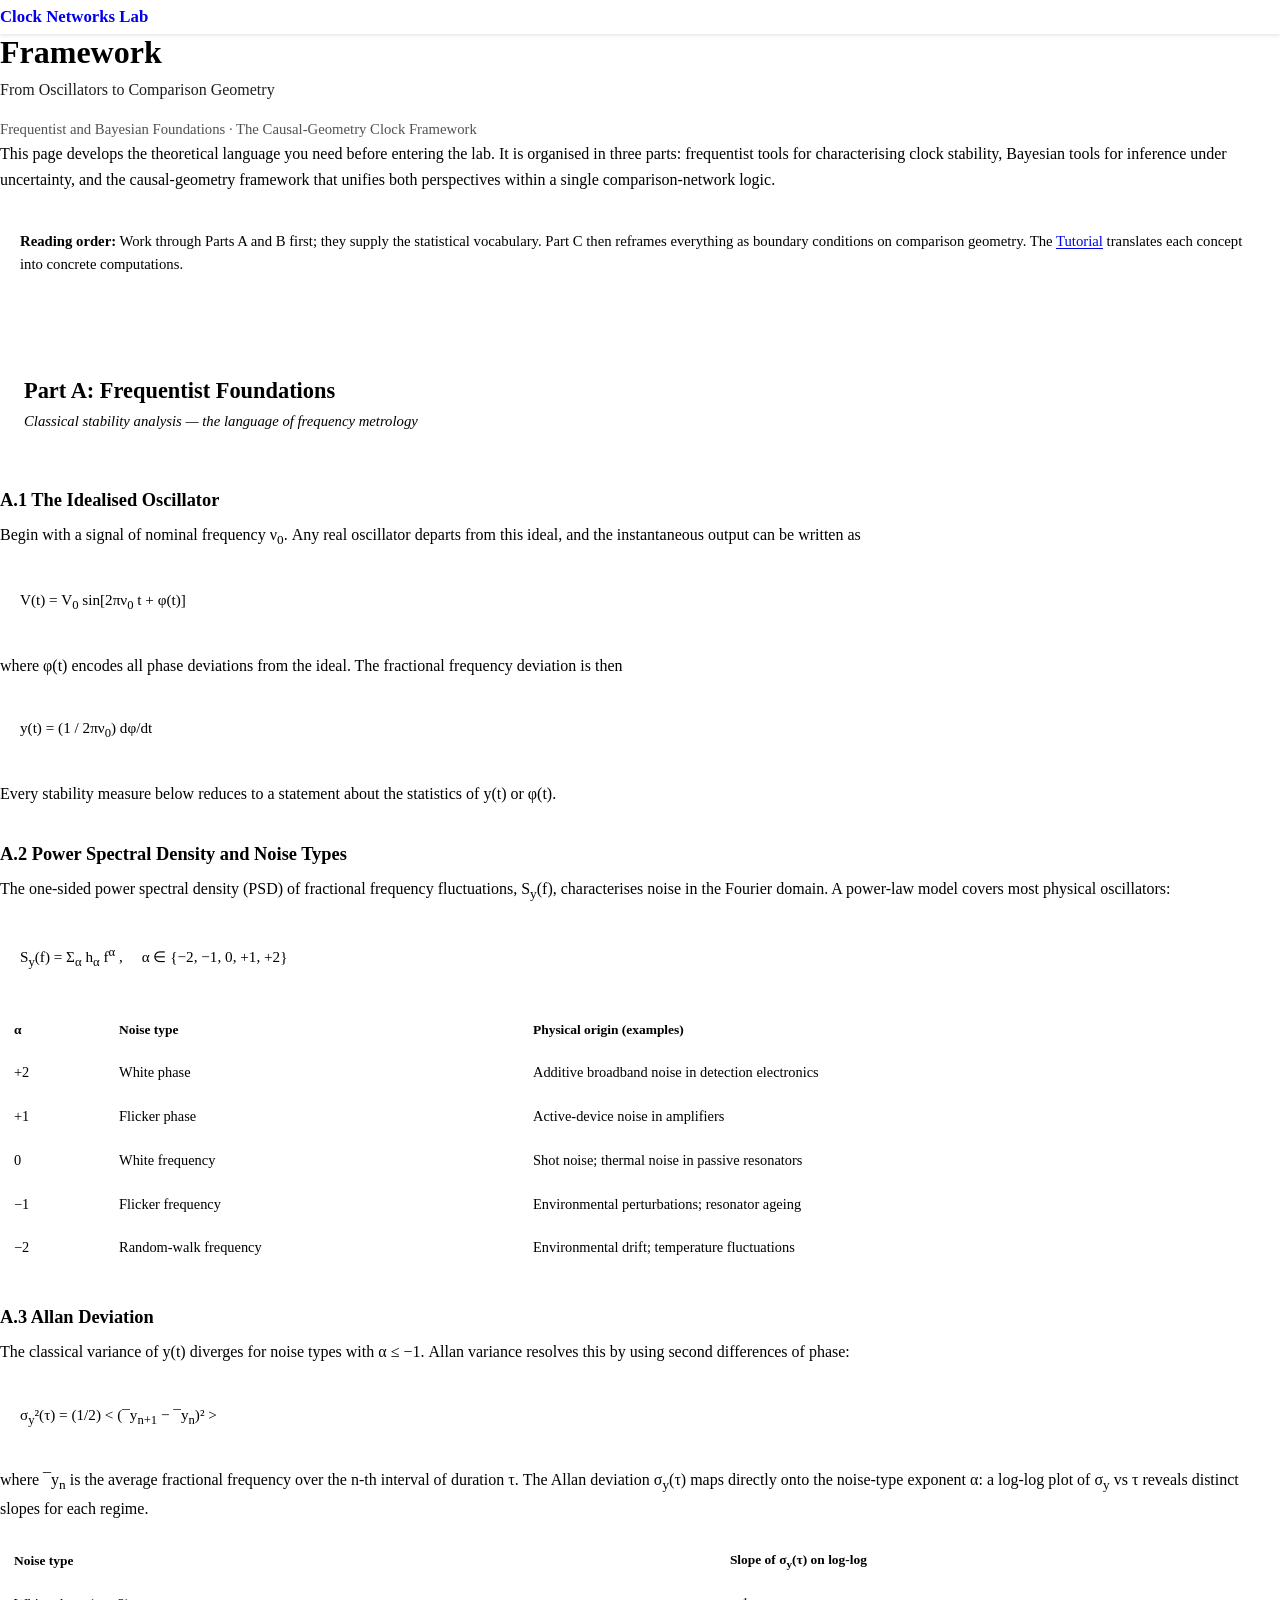
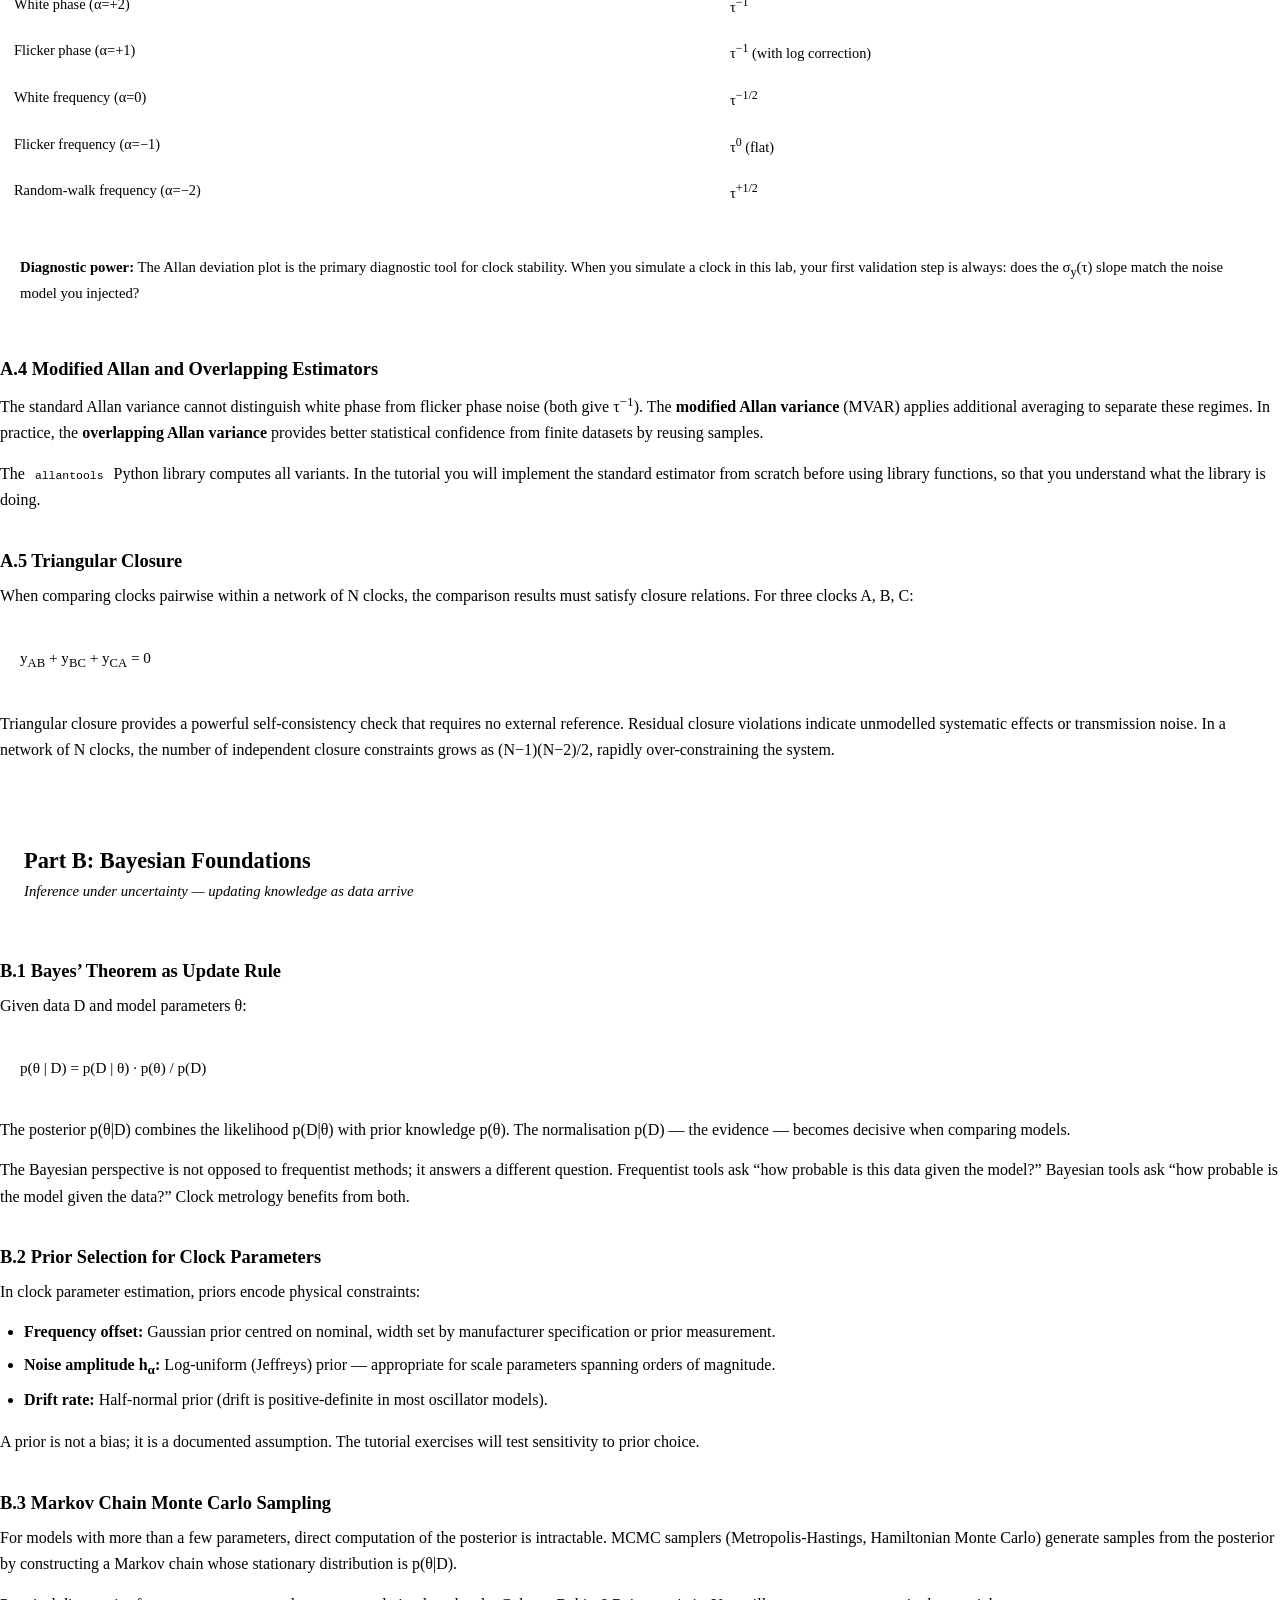
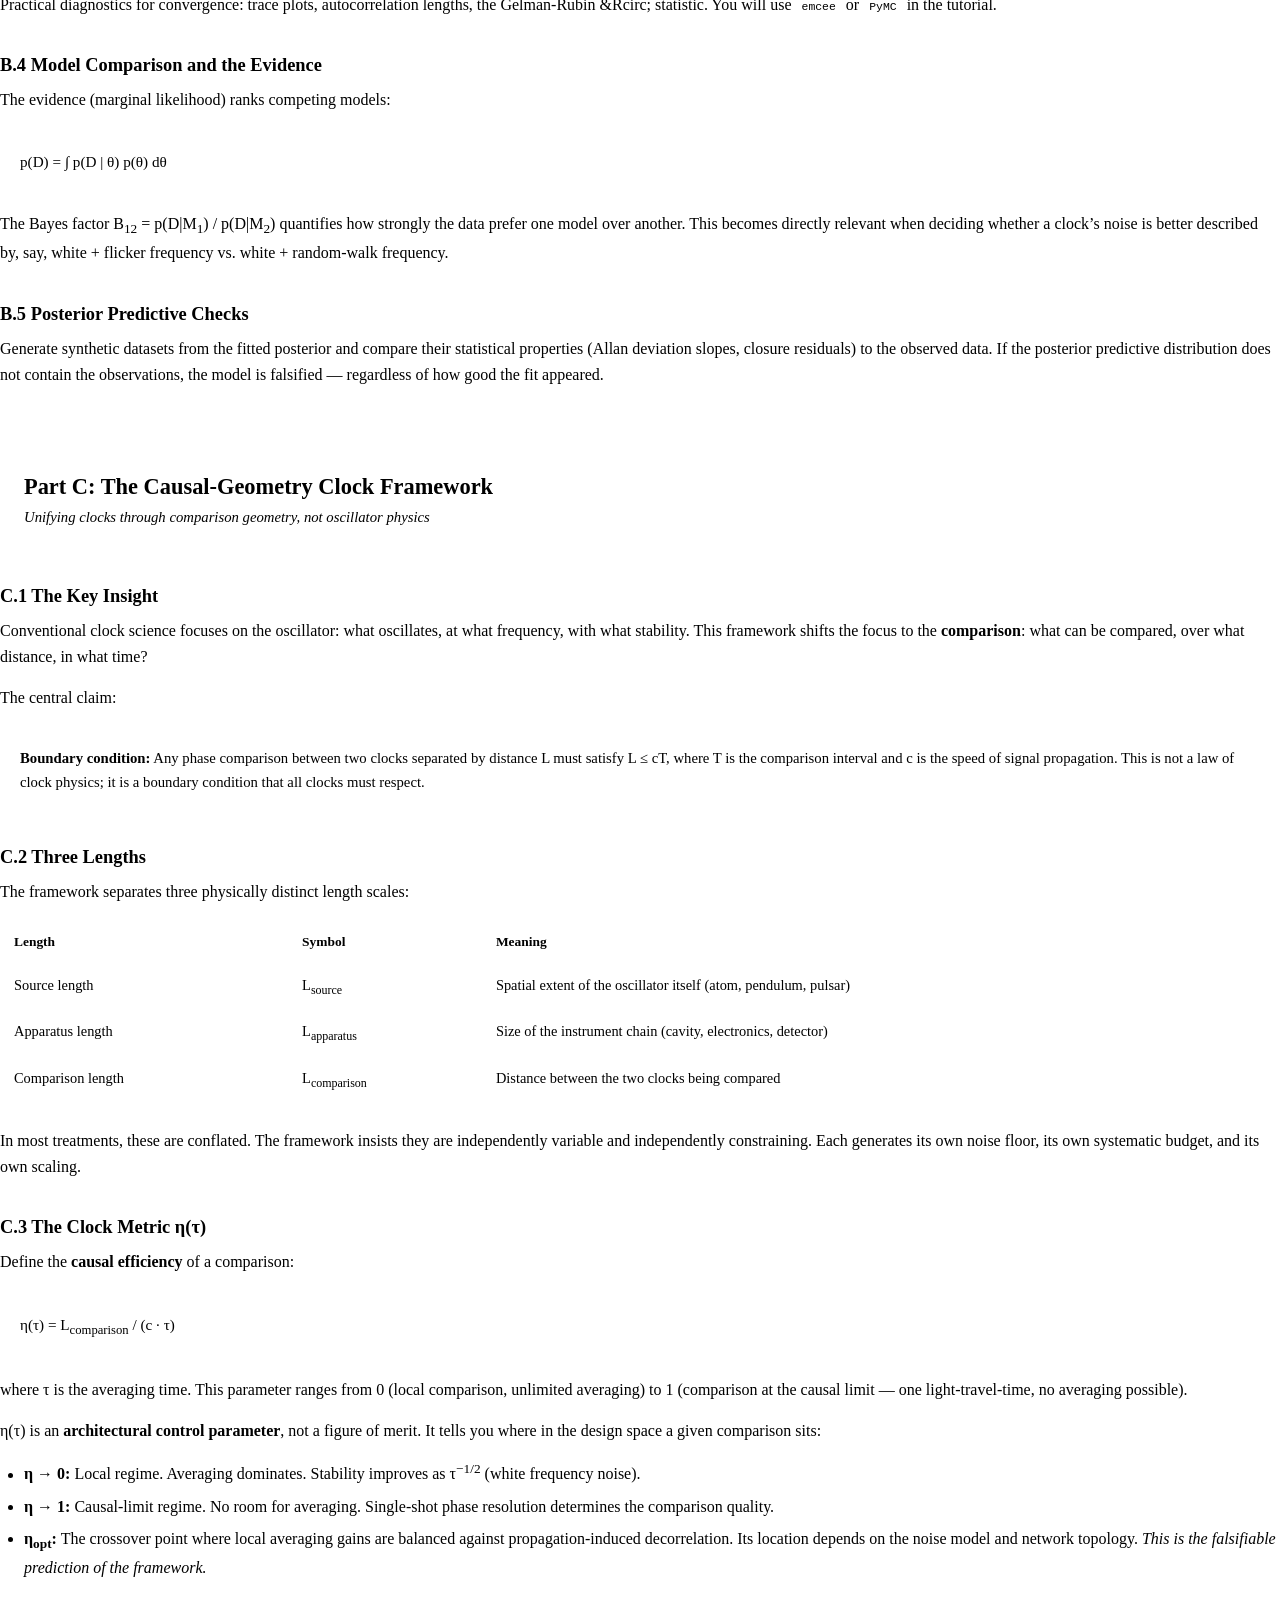
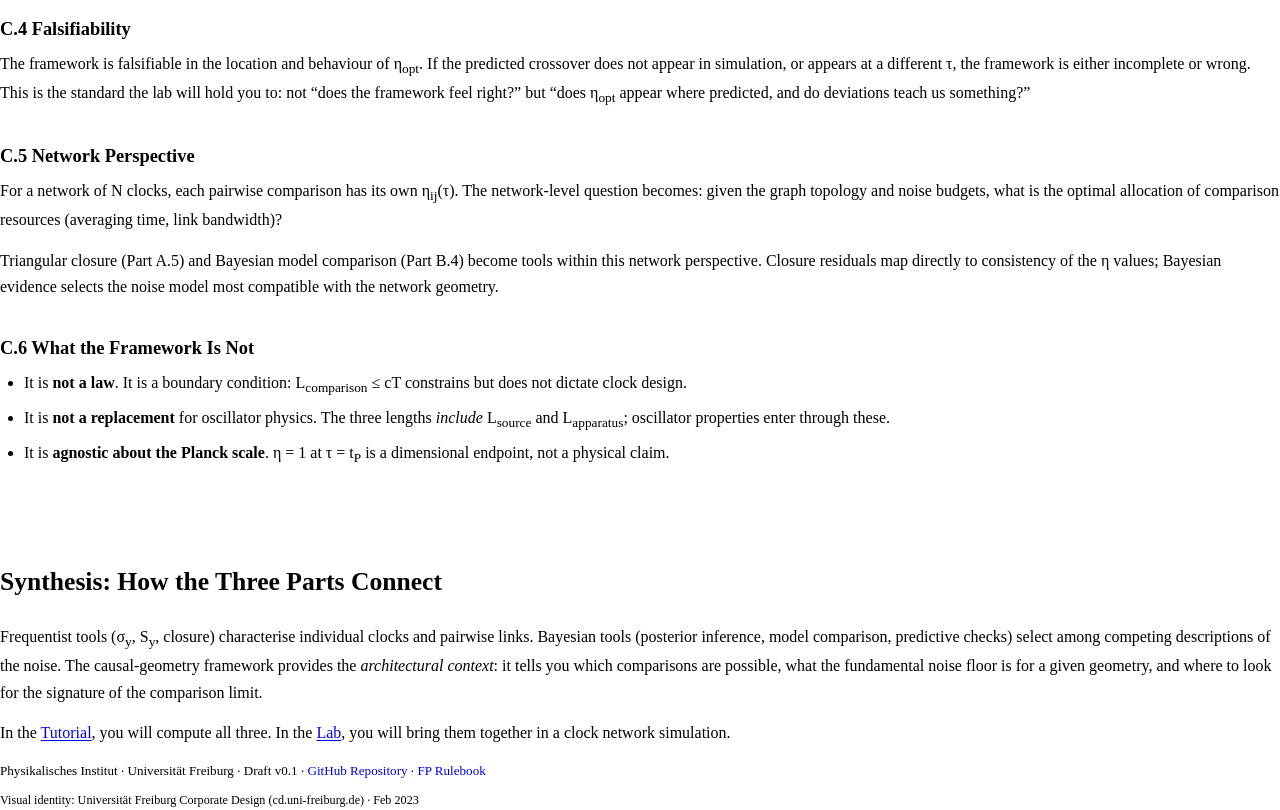
==== framework.html @ 01a75799 "Create framework.html" ====
<!DOCTYPE html>

<html lang="en">
<head>
  <meta charset="UTF-8">
  <meta name="viewport" content="width=device-width, initial-scale=1.0">
  <title>Framework — Numerical Clock Networks</title>
  <link rel="stylesheet" href="style.css">
</head>
<body>
<nav>
  <a class="nav-brand" href="index.html">Clock Networks Lab</a>
  <div class="nav-links"><a href="index.html">Overview</a> <a href="framework.html" class="active">Framework</a> <a href="tutorial.html">Tutorial</a> <a href="lab.html">Lab</a> <a href="rulebook.html">Rulebook</a></div>
</nav>
<div class="hero">
  <div class="hero-inner">
    <h1>Framework</h1>
    <div class="subtitle">From Oscillators to Comparison Geometry</div>
    <div class="meta">Frequentist and Bayesian Foundations &middot; The Causal-Geometry Clock Framework</div>
  </div>
</div>
<div class="container">

<p>This page develops the theoretical language you need before entering the lab. It is organised in three parts: frequentist tools for characterising clock stability, Bayesian tools for inference under uncertainty, and the causal-geometry framework that unifies both perspectives within a single comparison-network logic.</p>

<div class="callout callout-note"><strong>Reading order:</strong> Work through Parts A and B first; they supply the statistical vocabulary. Part C then reframes everything as boundary conditions on comparison geometry. The <a href="tutorial.html">Tutorial</a> translates each concept into concrete computations.</div>

<!-- ─────────────── PART A ─────────────── -->

<div class="part-divider" id="frequentist">
<h2>Part A: Frequentist Foundations</h2>
<p>Classical stability analysis &mdash; the language of frequency metrology</p>
</div>

<h3 id="fa-oscillator">A.1 The Idealised Oscillator</h3>
<p>Begin with a signal of nominal frequency &nu;<sub>0</sub>. Any real oscillator departs from this ideal, and the instantaneous output can be written as</p>
<div class="math-block">V(t) = V<sub>0</sub> sin[2&pi;&nu;<sub>0</sub> t + &phi;(t)]</div>
<p>where &phi;(t) encodes all phase deviations from the ideal. The fractional frequency deviation is then</p>
<div class="math-block">y(t) = (1 / 2&pi;&nu;<sub>0</sub>) d&phi;/dt</div>
<p>Every stability measure below reduces to a statement about the statistics of y(t) or &phi;(t).</p>

<h3 id="fa-psd">A.2 Power Spectral Density and Noise Types</h3>
<p>The one-sided power spectral density (PSD) of fractional frequency fluctuations, S<sub>y</sub>(f), characterises noise in the Fourier domain. A power-law model covers most physical oscillators:</p>
<div class="math-block">S<sub>y</sub>(f) = &Sigma;<sub>&alpha;</sub> h<sub>&alpha;</sub> f<sup>&alpha;</sup> ,&emsp; &alpha; &isin; {&minus;2, &minus;1, 0, +1, +2}</div>
<table>
<thead><tr><th>&alpha;</th><th>Noise type</th><th>Physical origin (examples)</th></tr></thead>
<tbody>
<tr><td>+2</td><td>White phase</td><td>Additive broadband noise in detection electronics</td></tr>
<tr><td>+1</td><td>Flicker phase</td><td>Active-device noise in amplifiers</td></tr>
<tr><td>0</td><td>White frequency</td><td>Shot noise; thermal noise in passive resonators</td></tr>
<tr><td>&minus;1</td><td>Flicker frequency</td><td>Environmental perturbations; resonator ageing</td></tr>
<tr><td>&minus;2</td><td>Random-walk frequency</td><td>Environmental drift; temperature fluctuations</td></tr>
</tbody>
</table>

<h3 id="fa-allan">A.3 Allan Deviation</h3>
<p>The classical variance of y(t) diverges for noise types with &alpha;&nbsp;&le;&nbsp;&minus;1. Allan variance resolves this by using second differences of phase:</p>
<div class="math-block">&sigma;<sub>y</sub>&sup2;(&tau;) = (1/2) &lt; (&macr;y<sub>n+1</sub> &minus; &macr;y<sub>n</sub>)&sup2; &gt;</div>
<p>where &macr;y<sub>n</sub> is the average fractional frequency over the n-th interval of duration &tau;. The Allan deviation &sigma;<sub>y</sub>(&tau;) maps directly onto the noise-type exponent &alpha;: a log-log plot of &sigma;<sub>y</sub> vs &tau; reveals distinct slopes for each regime.</p>
<table>
<thead><tr><th>Noise type</th><th>Slope of &sigma;<sub>y</sub>(&tau;) on log-log</th></tr></thead>
<tbody>
<tr><td>White phase (&alpha;=+2)</td><td>&tau;<sup>&minus;1</sup></td></tr>
<tr><td>Flicker phase (&alpha;=+1)</td><td>&tau;<sup>&minus;1</sup> (with log correction)</td></tr>
<tr><td>White frequency (&alpha;=0)</td><td>&tau;<sup>&minus;1/2</sup></td></tr>
<tr><td>Flicker frequency (&alpha;=&minus;1)</td><td>&tau;<sup>0</sup> (flat)</td></tr>
<tr><td>Random-walk frequency (&alpha;=&minus;2)</td><td>&tau;<sup>+1/2</sup></td></tr>
</tbody>
</table>

<div class="callout callout-warning"><strong>Diagnostic power:</strong> The Allan deviation plot is the primary diagnostic tool for clock stability. When you simulate a clock in this lab, your first validation step is always: does the &sigma;<sub>y</sub>(&tau;) slope match the noise model you injected?</div>

<h3 id="fa-modified">A.4 Modified Allan and Overlapping Estimators</h3>
<p>The standard Allan variance cannot distinguish white phase from flicker phase noise (both give &tau;<sup>&minus;1</sup>). The <strong>modified Allan variance</strong> (MVAR) applies additional averaging to separate these regimes. In practice, the <strong>overlapping Allan variance</strong> provides better statistical confidence from finite datasets by reusing samples.</p>
<p>The <code>allantools</code> Python library computes all variants. In the tutorial you will implement the standard estimator from scratch before using library functions, so that you understand what the library is doing.</p>

<h3 id="fa-triangular">A.5 Triangular Closure</h3>
<p>When comparing clocks pairwise within a network of N clocks, the comparison results must satisfy closure relations. For three clocks A, B, C:</p>
<div class="math-block">y<sub>AB</sub> + y<sub>BC</sub> + y<sub>CA</sub> = 0</div>
<p>Triangular closure provides a powerful self-consistency check that requires no external reference. Residual closure violations indicate unmodelled systematic effects or transmission noise. In a network of N clocks, the number of independent closure constraints grows as (N&minus;1)(N&minus;2)/2, rapidly over-constraining the system.</p>

<!-- ─────────────── PART B ─────────────── -->

<div class="part-divider" id="bayesian">
<h2>Part B: Bayesian Foundations</h2>
<p>Inference under uncertainty &mdash; updating knowledge as data arrive</p>
</div>

<h3 id="fb-bayes">B.1 Bayes&rsquo; Theorem as Update Rule</h3>
<p>Given data D and model parameters &theta;:</p>
<div class="math-block">p(&theta; | D) = p(D | &theta;) &middot; p(&theta;) / p(D)</div>
<p>The posterior p(&theta;|D) combines the likelihood p(D|&theta;) with prior knowledge p(&theta;). The normalisation p(D) &mdash; the evidence &mdash; becomes decisive when comparing models.</p>
<p>The Bayesian perspective is not opposed to frequentist methods; it answers a different question. Frequentist tools ask &ldquo;how probable is this data given the model?&rdquo; Bayesian tools ask &ldquo;how probable is the model given the data?&rdquo; Clock metrology benefits from both.</p>

<h3 id="fb-priors">B.2 Prior Selection for Clock Parameters</h3>
<p>In clock parameter estimation, priors encode physical constraints:</p>
<ul>
  <li><strong>Frequency offset:</strong> Gaussian prior centred on nominal, width set by manufacturer specification or prior measurement.</li>
  <li><strong>Noise amplitude h<sub>&alpha;</sub>:</strong> Log-uniform (Jeffreys) prior &mdash; appropriate for scale parameters spanning orders of magnitude.</li>
  <li><strong>Drift rate:</strong> Half-normal prior (drift is positive-definite in most oscillator models).</li>
</ul>
<p>A prior is not a bias; it is a documented assumption. The tutorial exercises will test sensitivity to prior choice.</p>

<h3 id="fb-mcmc">B.3 Markov Chain Monte Carlo Sampling</h3>
<p>For models with more than a few parameters, direct computation of the posterior is intractable. MCMC samplers (Metropolis-Hastings, Hamiltonian Monte Carlo) generate samples from the posterior by constructing a Markov chain whose stationary distribution is p(&theta;|D).</p>
<p>Practical diagnostics for convergence: trace plots, autocorrelation lengths, the Gelman-Rubin &Rcirc; statistic. You will use <code>emcee</code> or <code>PyMC</code> in the tutorial.</p>

<h3 id="fb-model-comparison">B.4 Model Comparison and the Evidence</h3>
<p>The evidence (marginal likelihood) ranks competing models:</p>
<div class="math-block">p(D) = &int; p(D | &theta;) p(&theta;) d&theta;</div>
<p>The Bayes factor B<sub>12</sub> = p(D|M<sub>1</sub>) / p(D|M<sub>2</sub>) quantifies how strongly the data prefer one model over another. This becomes directly relevant when deciding whether a clock&rsquo;s noise is better described by, say, white + flicker frequency vs. white + random-walk frequency.</p>

<h3 id="fb-posterior-predictive">B.5 Posterior Predictive Checks</h3>
<p>Generate synthetic datasets from the fitted posterior and compare their statistical properties (Allan deviation slopes, closure residuals) to the observed data. If the posterior predictive distribution does not contain the observations, the model is falsified &mdash; regardless of how good the fit appeared.</p>

<!-- ─────────────── PART C ─────────────── -->

<div class="part-divider" id="causal-geometry">
<h2>Part C: The Causal-Geometry Clock Framework</h2>
<p>Unifying clocks through comparison geometry, not oscillator physics</p>
</div>

<h3 id="fc-key-insight">C.1 The Key Insight</h3>
<p>Conventional clock science focuses on the oscillator: what oscillates, at what frequency, with what stability. This framework shifts the focus to the <strong>comparison</strong>: what can be compared, over what distance, in what time?</p>
<p>The central claim:</p>
<div class="callout callout-note"><strong>Boundary condition:</strong> Any phase comparison between two clocks separated by distance L must satisfy L &le; cT, where T is the comparison interval and c is the speed of signal propagation. This is not a law of clock physics; it is a boundary condition that all clocks must respect.</div>

<h3 id="fc-three-lengths">C.2 Three Lengths</h3>
<p>The framework separates three physically distinct length scales:</p>
<table>
<thead><tr><th>Length</th><th>Symbol</th><th>Meaning</th></tr></thead>
<tbody>
<tr><td>Source length</td><td>L<sub>source</sub></td><td>Spatial extent of the oscillator itself (atom, pendulum, pulsar)</td></tr>
<tr><td>Apparatus length</td><td>L<sub>apparatus</sub></td><td>Size of the instrument chain (cavity, electronics, detector)</td></tr>
<tr><td>Comparison length</td><td>L<sub>comparison</sub></td><td>Distance between the two clocks being compared</td></tr>
</tbody>
</table>
<p>In most treatments, these are conflated. The framework insists they are independently variable and independently constraining. Each generates its own noise floor, its own systematic budget, and its own scaling.</p>

<h3 id="fc-eta">C.3 The Clock Metric &eta;(&tau;)</h3>
<p>Define the <strong>causal efficiency</strong> of a comparison:</p>
<div class="math-block">&eta;(&tau;) = L<sub>comparison</sub> / (c &middot; &tau;)</div>
<p>where &tau; is the averaging time. This parameter ranges from 0 (local comparison, unlimited averaging) to 1 (comparison at the causal limit &mdash; one light-travel-time, no averaging possible).</p>
<p>&eta;(&tau;) is an <strong>architectural control parameter</strong>, not a figure of merit. It tells you where in the design space a given comparison sits:</p>
<ul>
  <li><strong>&eta; &rarr; 0:</strong> Local regime. Averaging dominates. Stability improves as &tau;<sup>&minus;1/2</sup> (white frequency noise).</li>
  <li><strong>&eta; &rarr; 1:</strong> Causal-limit regime. No room for averaging. Single-shot phase resolution determines the comparison quality.</li>
  <li><strong>&eta;<sub>opt</sub>:</strong> The crossover point where local averaging gains are balanced against propagation-induced decorrelation. Its location depends on the noise model and network topology. <em>This is the falsifiable prediction of the framework.</em></li>
</ul>

<h3 id="fc-falsifiability">C.4 Falsifiability</h3>
<p>The framework is falsifiable in the location and behaviour of &eta;<sub>opt</sub>. If the predicted crossover does not appear in simulation, or appears at a different &tau;, the framework is either incomplete or wrong. This is the standard the lab will hold you to: not &ldquo;does the framework feel right?&rdquo; but &ldquo;does &eta;<sub>opt</sub> appear where predicted, and do deviations teach us something?&rdquo;</p>

<h3 id="fc-network">C.5 Network Perspective</h3>
<p>For a network of N clocks, each pairwise comparison has its own &eta;<sub>ij</sub>(&tau;). The network-level question becomes: given the graph topology and noise budgets, what is the optimal allocation of comparison resources (averaging time, link bandwidth)?</p>
<p>Triangular closure (Part A.5) and Bayesian model comparison (Part B.4) become tools within this network perspective. Closure residuals map directly to consistency of the &eta; values; Bayesian evidence selects the noise model most compatible with the network geometry.</p>

<h3 id="fc-scope">C.6 What the Framework Is Not</h3>
<ul>
  <li>It is <strong>not a law</strong>. It is a boundary condition: L<sub>comparison</sub> &le; cT constrains but does not dictate clock design.</li>
  <li>It is <strong>not a replacement</strong> for oscillator physics. The three lengths <em>include</em> L<sub>source</sub> and L<sub>apparatus</sub>; oscillator properties enter through these.</li>
  <li>It is <strong>agnostic about the Planck scale</strong>. &eta; = 1 at &tau; = t<sub>P</sub> is a dimensional endpoint, not a physical claim.</li>
</ul>

<hr>

<h2 id="synthesis">Synthesis: How the Three Parts Connect</h2>
<p>Frequentist tools (&sigma;<sub>y</sub>, S<sub>y</sub>, closure) characterise individual clocks and pairwise links. Bayesian tools (posterior inference, model comparison, predictive checks) select among competing descriptions of the noise. The causal-geometry framework provides the <em>architectural context</em>: it tells you which comparisons are possible, what the fundamental noise floor is for a given geometry, and where to look for the signature of the comparison limit.</p>

<p>In the <a href="tutorial.html">Tutorial</a>, you will compute all three. In the <a href="lab.html">Lab</a>, you will bring them together in a clock network simulation.</p>

</div>
<footer>
  <div class="footer-inner">
    Physikalisches Institut &middot; Universit&auml;t Freiburg &middot; Draft v0.1 &middot;
    <a href="https://github.com/adv-labs-ufr/numerical_clock_networks">GitHub Repository</a> &middot;
    <a href="rulebook.html">FP Rulebook</a>
    <div class="footer-cd-note">Visual identity: Universit&auml;t Freiburg Corporate Design (cd.uni-freiburg.de) &middot; Feb 2023</div>
  </div>
</footer>
</body>
</html>
---- style.css ----
/* ═══════════════════════════════════════════════════════════════
UFR Corporate Design Stylesheet — Clock Networks Lab
Based on: cd.uni-freiburg.de (introduced Feb 2023, Moniteurs)

Typography:  “Social” (licensed) / “Arial” (everyday fallback)
All text: left-aligned ragged-right (Flattersatz)
Scale: 100% base | 150% intro | 200% sub | 400% headline

Colour canon:
Haupt:     Blau #344A9A | Schwarz #000000 | Weiß #FFFFFF
Dunkelblau:#00004A
Blau steps:100% #344A9A | 80% #5D6BAD | 60% #868DC2
40% #AFB1D8 | 20% #D7D8EC
Sand:      100% #F6F1E3 | 50% #FAF8F1
Zusatz:    Grün #00A082 | Braun #8F6B30 | Gelb #FFE863 | Rosa #F5C2ED

Contrast: min 4.5:1
Layout:   Quadrant Grid — adaptive, left-aligned, generous whitespace
═══════════════════════════════════════════════════════════════ */

:root {
–ufr-blau:        #344A9A;
–ufr-schwarz:     #000000;
–ufr-weiss:       #FFFFFF;
–ufr-blau-80:     #5D6BAD;
–ufr-blau-60:     #868DC2;
–ufr-blau-40:     #AFB1D8;
–ufr-blau-20:     #D7D8EC;
–ufr-dunkelblau:  #00004A;
–ufr-sand-100:    #F6F1E3;
–ufr-sand-50:     #FAF8F1;
–ufr-gruen:       #00A082;
–ufr-braun:       #8F6B30;
–ufr-gelb:        #FFE863;
–ufr-rosa:        #F5C2ED;

–color-primary:       var(–ufr-blau);
–color-primary-dark:  var(–ufr-dunkelblau);
–color-bg:            var(–ufr-weiss);
–color-bg-warm:       var(–ufr-sand-50);
–color-bg-accent:     var(–ufr-sand-100);
–color-text:          var(–ufr-schwarz);
–color-text-secondary:#3a3a3a;
–color-border:        var(–ufr-blau-20);
–color-danger:        #9b1b30;
–color-danger-bg:     #fdf0f0;
–color-warning:       var(–ufr-braun);
–color-warning-bg:    #fdf6ee;

–font-body:     Arial, “Helvetica Neue”, Helvetica, sans-serif;
–font-display:  Arial, “Helvetica Neue”, Helvetica, sans-serif;
–font-mono:     “SFMono-Regular”, Consolas, “Liberation Mono”, Menlo, monospace;

–fs-base:       1rem;
–fs-intro:      1.5rem;
–fs-sub:        2rem;
–fs-headline:   2.5rem;
–nav-height:    52px;
–content-max:   860px;
–grid-gap:      24px;
}

*, *::before, *::after { box-sizing: border-box; margin: 0; padding: 0; }
html { scroll-behavior: smooth; scroll-padding-top: calc(var(–nav-height) + 24px); }

body {
font-family: var(–font-body);
font-size: var(–fs-base);
line-height: 1.65;
color: var(–color-text);
background: var(–color-bg);
text-align: left;
}

/* ── Navigation ── */
nav {
position: sticky; top: 0; z-index: 100;
background: var(–color-primary); color: var(–ufr-weiss);
height: var(–nav-height); display: flex; align-items: center;
padding: 0 var(–grid-gap);
box-shadow: 0 1px 4px rgba(0,0,0,0.12);
}
nav .nav-brand {
font-family: var(–font-display); font-size: 1.05rem; font-weight: 700;
white-space: nowrap; margin-right: 28px;
text-decoration: none; color: var(–ufr-weiss);
}
nav .nav-links { display: flex; gap: 4px; overflow-x: auto; }
nav .nav-links a {
color: rgba(255,255,255,0.78); text-decoration: none;
font-size: 0.85rem; padding: 6px 12px; border-radius: 3px;
white-space: nowrap; transition: background 0.15s, color 0.15s;
}
nav .nav-links a:hover, nav .nav-links a.active {
background: rgba(255,255,255,0.15); color: var(–ufr-weiss);
}

/* ── Hero ── */
.hero {
background: linear-gradient(135deg, var(–color-primary-dark) 0%, var(–color-primary) 100%);
color: var(–ufr-weiss); padding: 72px var(–grid-gap) 52px; text-align: left;
}
.hero-inner { max-width: var(–content-max); margin: 0 auto; }
.hero h1 {
font-family: var(–font-display);
font-size: clamp(1.8rem, 4vw, var(–fs-headline));
font-weight: 700; line-height: 1.15;
}
.hero .subtitle {
font-size: var(–fs-intro); font-weight: 400; opacity: 0.88;
margin-top: 8px; line-height: 1.35;
}
.hero .meta { font-size: 0.92rem; opacity: 0.68; margin-top: 16px; }
.hero .draft-badge {
display: inline-block; margin-top: 20px; padding: 5px 16px;
border: 1px solid rgba(255,255,255,0.3); border-radius: 2px;
font-size: 0.75rem; font-weight: 700; letter-spacing: 0.08em;
text-transform: uppercase; opacity: 0.7;
}

/* ── Container ── */
.container { max-width: var(–content-max); margin: 0 auto; padding: 40px var(–grid-gap) 80px; }

/* ── Typography ── */
h1, h2, h3, h4 {
font-family: var(–font-display); color: var(–color-primary-dark);
line-height: 1.25; text-align: left;
}
h2 {
font-size: clamp(1.35rem, 2.5vw, 1.6rem); font-weight: 700;
margin-top: 56px; margin-bottom: 16px; padding-bottom: 10px;
border-bottom: 3px solid var(–ufr-blau-20);
}
h3 { font-size: 1.15rem; font-weight: 700; margin-top: 36px; margin-bottom: 10px; color: var(–color-primary); }
h4 { font-size: 1rem; font-weight: 700; margin-top: 24px; margin-bottom: 8px; }
p { margin-bottom: 14px; }
strong { font-weight: 700; }
a { color: var(–color-primary); text-decoration: underline; text-underline-offset: 2px; }
a:hover { color: var(–color-primary-dark); }

/* ── Part dividers ── */
.part-divider {
margin-top: 64px; margin-bottom: 24px; padding: 20px 24px;
background: var(–color-bg-accent); border-left: 4px solid var(–color-primary);
border-radius: 0 4px 4px 0;
}
.part-divider h2 { margin: 0 0 4px; padding: 0; border: none; font-size: 1.4rem; }
.part-divider p { margin: 0; font-size: 0.92rem; color: var(–color-text-secondary); font-style: italic; }

/* ── Tables ── */
table { width: 100%; border-collapse: collapse; margin: 16px 0 24px; font-size: 0.9rem; }
thead th {
background: var(–color-primary); color: var(–ufr-weiss); font-weight: 700;
text-align: left; padding: 10px 14px; font-size: 0.84rem;
}
thead th:first-child { border-radius: 3px 0 0 0; }
thead th:last-child  { border-radius: 0 3px 0 0; }
tbody td { padding: 10px 14px; border-bottom: 1px solid var(–color-border); vertical-align: top; }
tbody tr:last-child td { border-bottom: none; }
tbody tr:nth-child(even) { background: var(–color-bg-warm); }

/* ── Callouts ── */
.callout { padding: 16px 20px; border-radius: 3px; margin: 20px 0; font-size: 0.92rem; line-height: 1.6; }
.callout-warning { background: var(–color-warning-bg); border-left: 4px solid var(–color-warning); }
.callout-warning strong { color: var(–color-warning); }
.callout-danger { background: var(–color-danger-bg); border-left: 4px solid var(–color-danger); }
.callout-danger strong { color: var(–color-danger); }
.callout-note { background: var(–ufr-blau-20); border-left: 4px solid var(–ufr-blau-60); }

/* ── Lists ── */
ul, ol { margin: 8px 0 16px 24px; }
li { margin-bottom: 6px; }
li ul, li ol { margin-top: 6px; margin-bottom: 6px; }

/* ── Step badges ── */
.step-badge {
display: inline-block; background: var(–color-primary); color: var(–ufr-weiss);
font-size: 0.75rem; font-weight: 700; padding: 2px 10px; border-radius: 2px;
margin-right: 8px; vertical-align: middle;
}

/* ── Code ── */
code {
font-family: var(–font-mono); font-size: 0.88em;
background: var(–ufr-blau-20); padding: 2px 6px; border-radius: 3px;
}
pre {
background: var(–color-primary-dark); color: var(–ufr-blau-20);
padding: 20px 24px; border-radius: 4px; overflow-x: auto;
font-family: var(–font-mono); font-size: 0.85rem; line-height: 1.55;
margin: 16px 0 24px;
}
pre code { background: none; padding: 0; color: inherit; }

/* ── Math blocks ── */
.math-block {
background: var(–color-bg-warm); border-left: 4px solid var(–ufr-blau-40);
padding: 16px 20px; margin: 20px 0; border-radius: 0 4px 4px 0;
font-family: var(–font-mono); font-size: 0.95rem; line-height: 1.7;
overflow-x: auto;
}

/* ── Card grid (for index page) ── */
.card-grid { display: grid; grid-template-columns: repeat(auto-fit, minmax(240px, 1fr)); gap: 16px; margin: 24px 0; }
.card {
background: var(–color-bg-warm); border: 1px solid var(–color-border);
border-radius: 4px; padding: 20px; text-decoration: none; color: var(–color-text);
transition: border-color 0.15s, box-shadow 0.15s;
}
.card:hover { border-color: var(–color-primary); box-shadow: 0 2px 8px rgba(52,74,154,0.12); }
.card h3 { margin-top: 0; font-size: 1.05rem; }
.card p { font-size: 0.88rem; color: var(–color-text-secondary); margin-bottom: 0; }

hr { border: none; height: 1px; background: var(–color-border); margin: 40px 0; }

/* ── Footer ── */
footer {
background: var(–color-bg-accent); text-align: left;
padding: 28px var(–grid-gap); font-size: 0.82rem; color: var(–color-text-secondary);
border-top: 3px solid var(–color-primary);
}
footer .footer-inner { max-width: var(–content-max); margin: 0 auto; }
footer a { color: var(–color-primary); text-decoration: none; }
footer a:hover { text-decoration: underline; }
footer .footer-cd-note { margin-top: 8px; font-size: 0.76rem; color: var(–ufr-blau-60); }

/* ── Responsive ── */
@media (max-width: 640px) {
nav { padding: 0 12px; }
nav .nav-brand { font-size: 0.92rem; margin-right: 12px; }
nav .nav-links a { font-size: 0.78rem; padding: 5px 8px; }
.hero { padding: 40px 16px 32px; }
.hero .subtitle { font-size: 1.15rem; }
.container { padding: 24px 16px 60px; }
table { font-size: 0.82rem; }
thead th, tbody td { padding: 8px 10px; }
.card-grid { grid-template-columns: 1fr; }
}

@media print {
nav, .hero .draft-badge { display: none; }
.hero { background: none !important; color: var(–color-text); padding: 24px 0; }
.container { max-width: 100%; }
.callout, table { break-inside: avoid; }
}
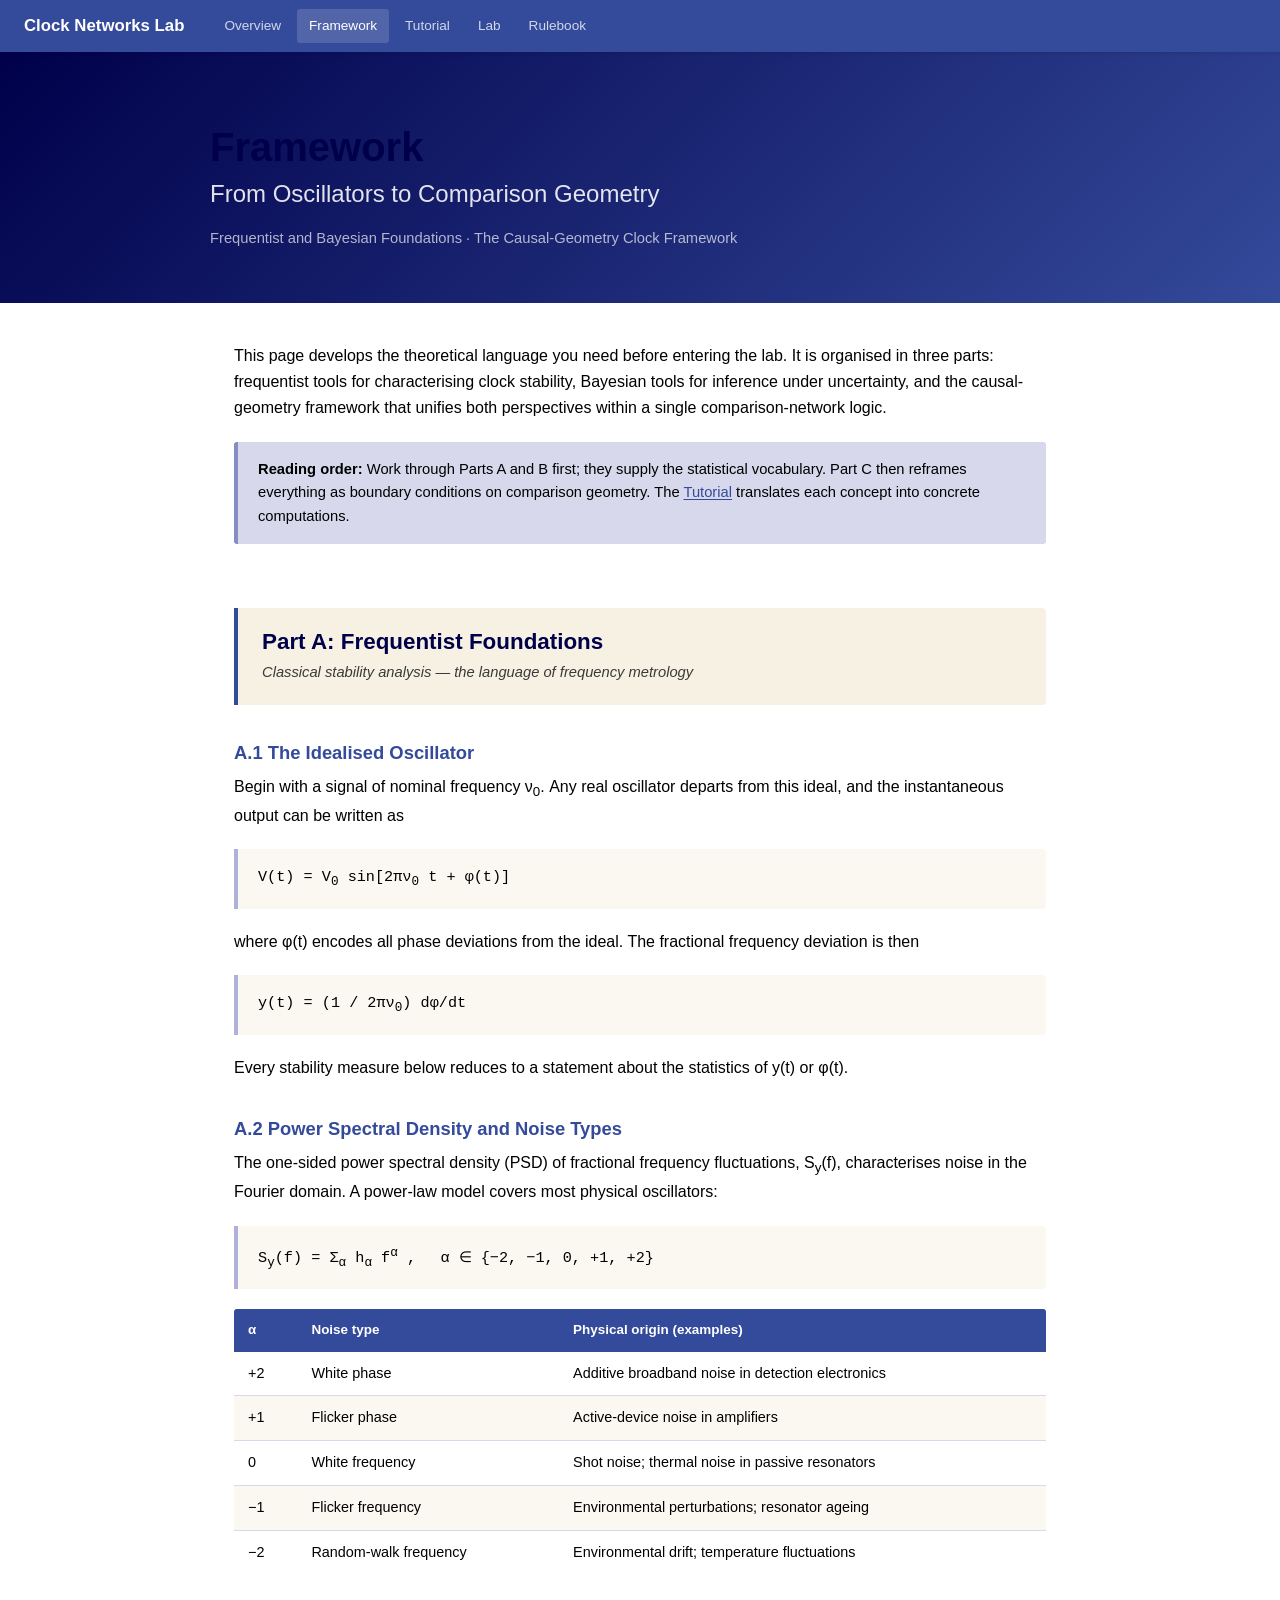
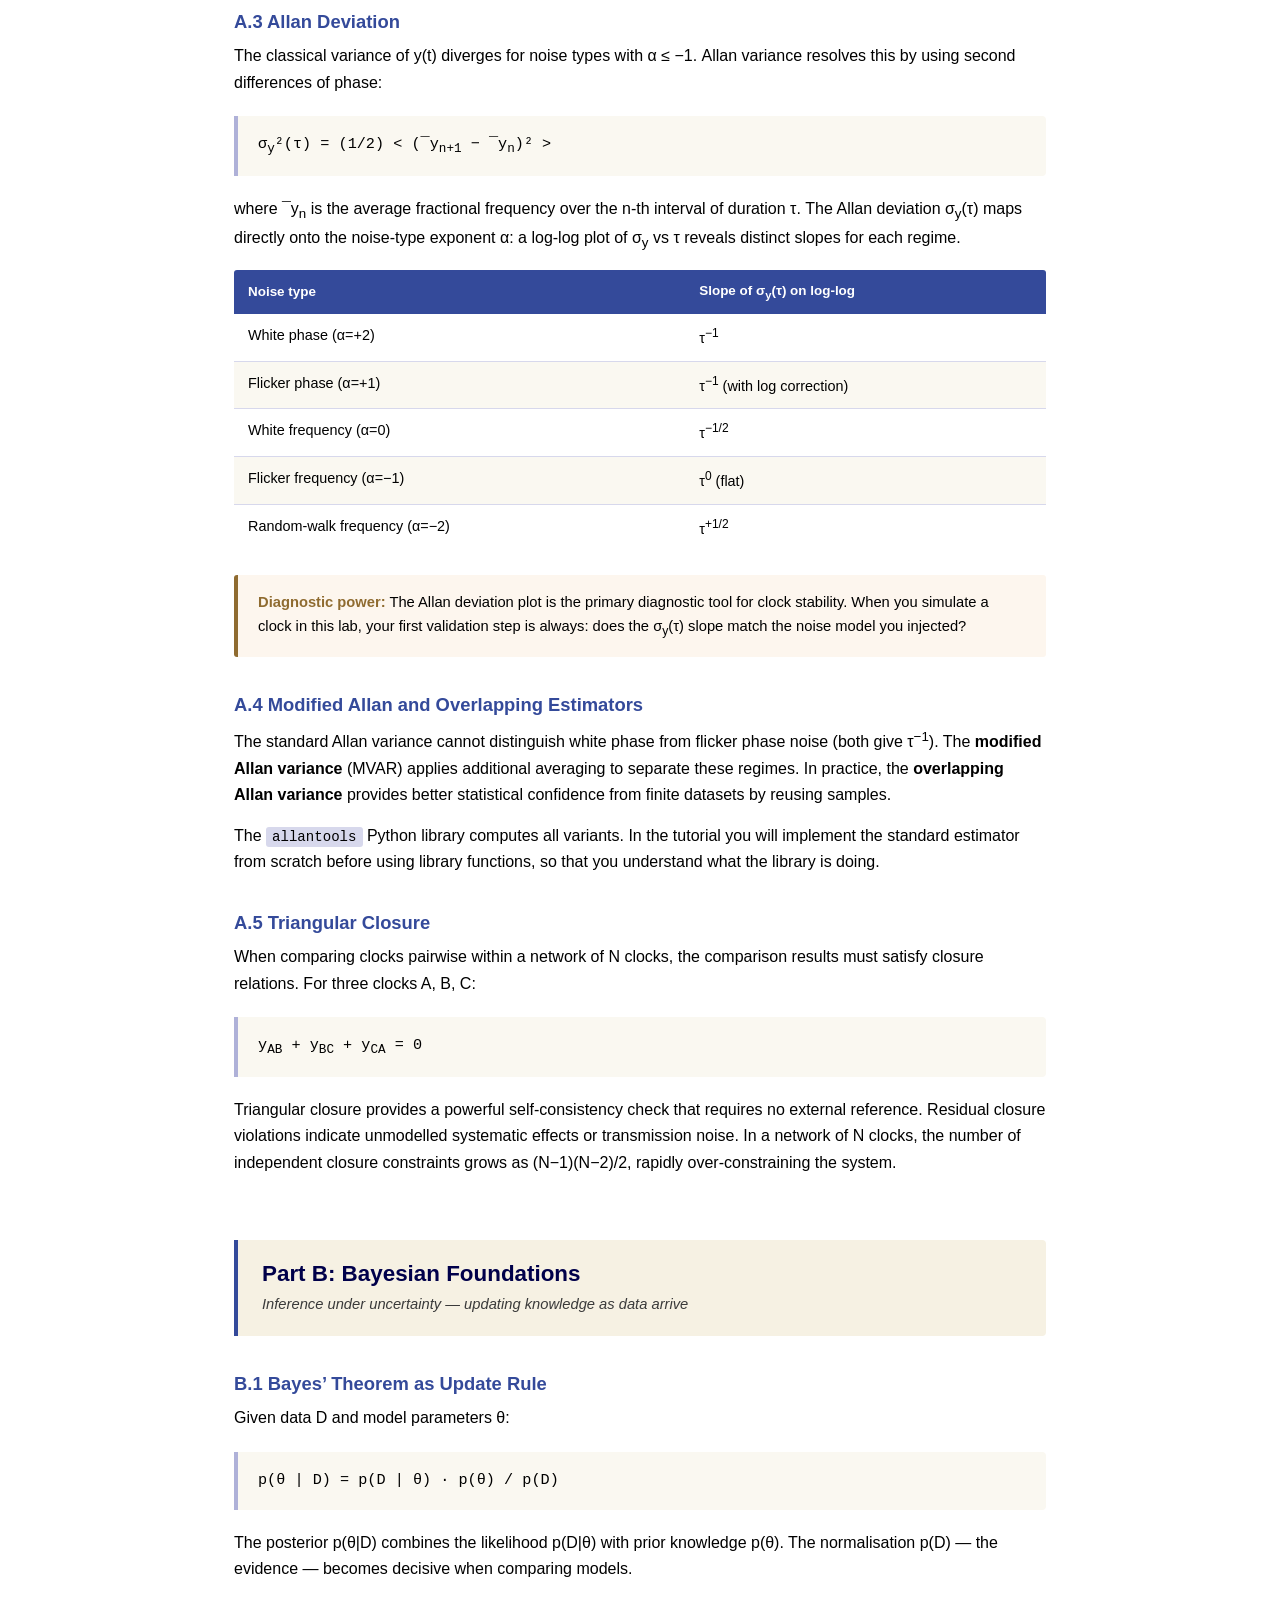
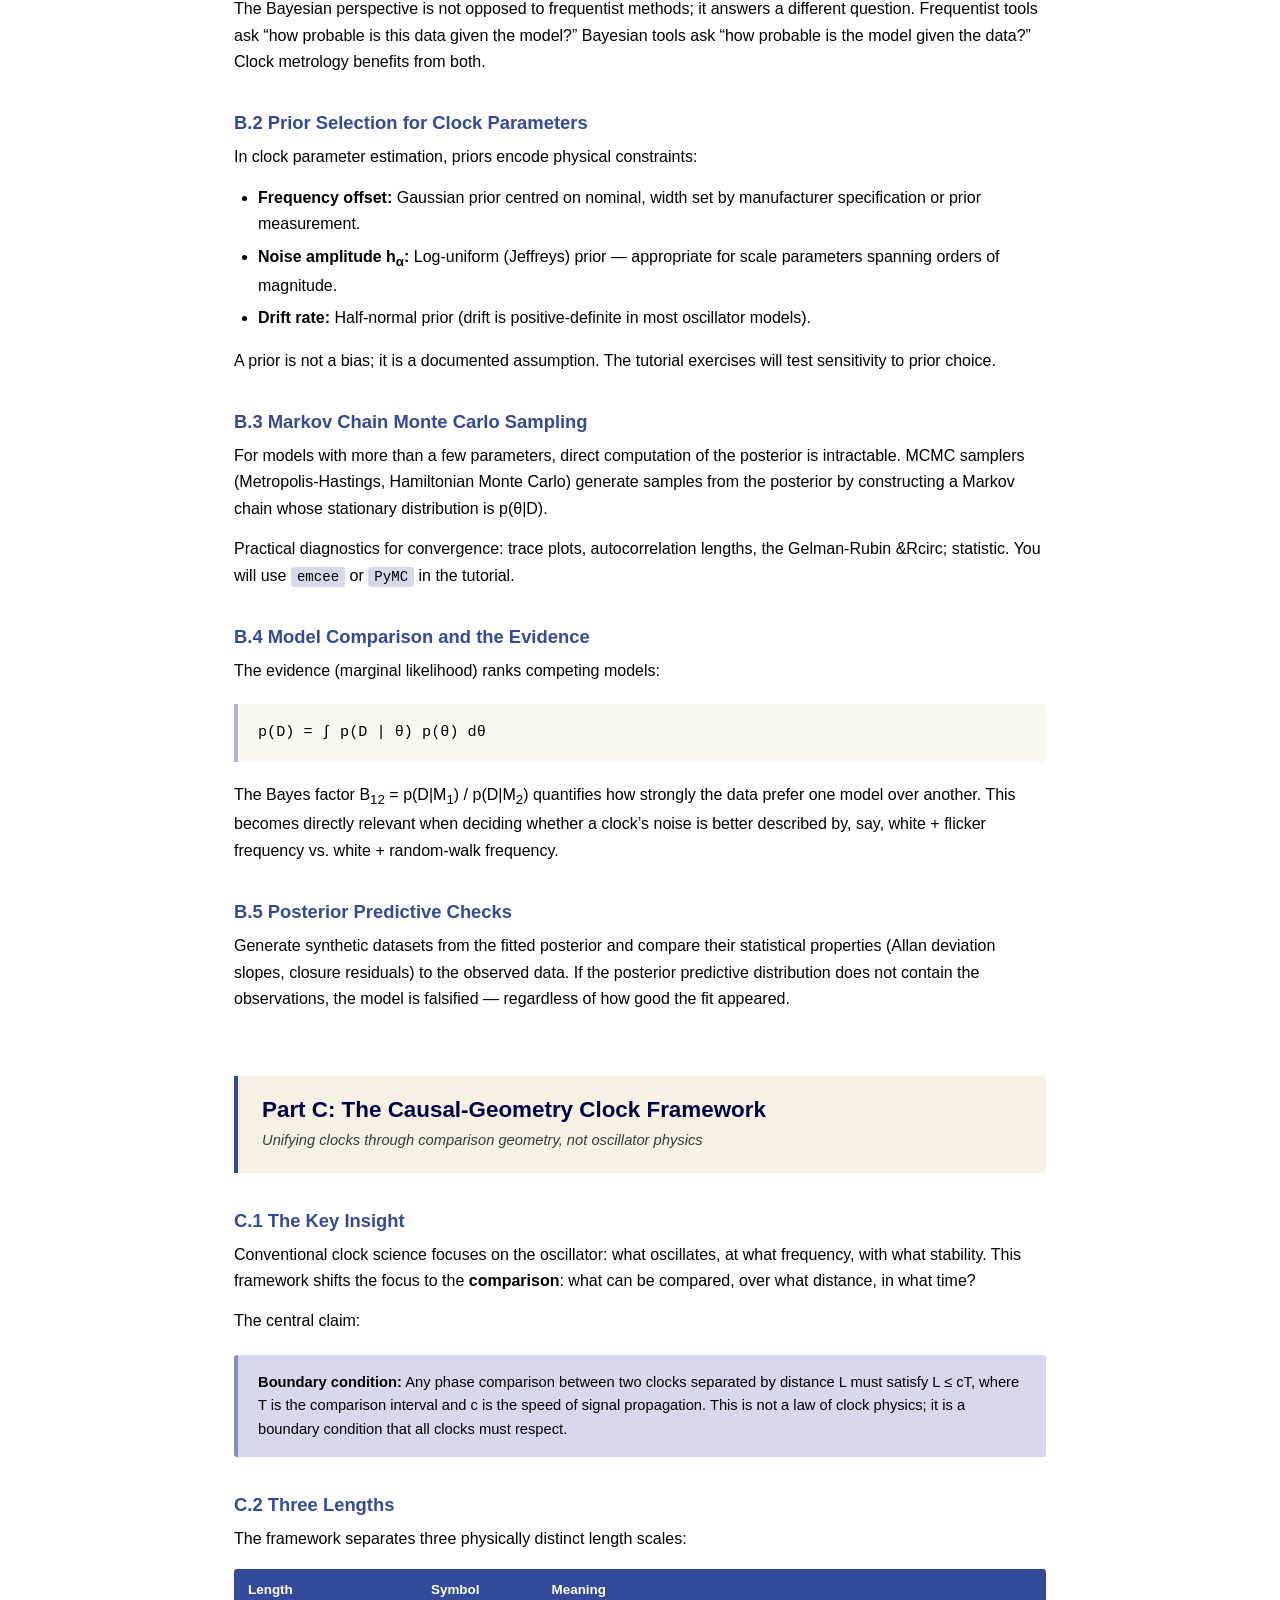
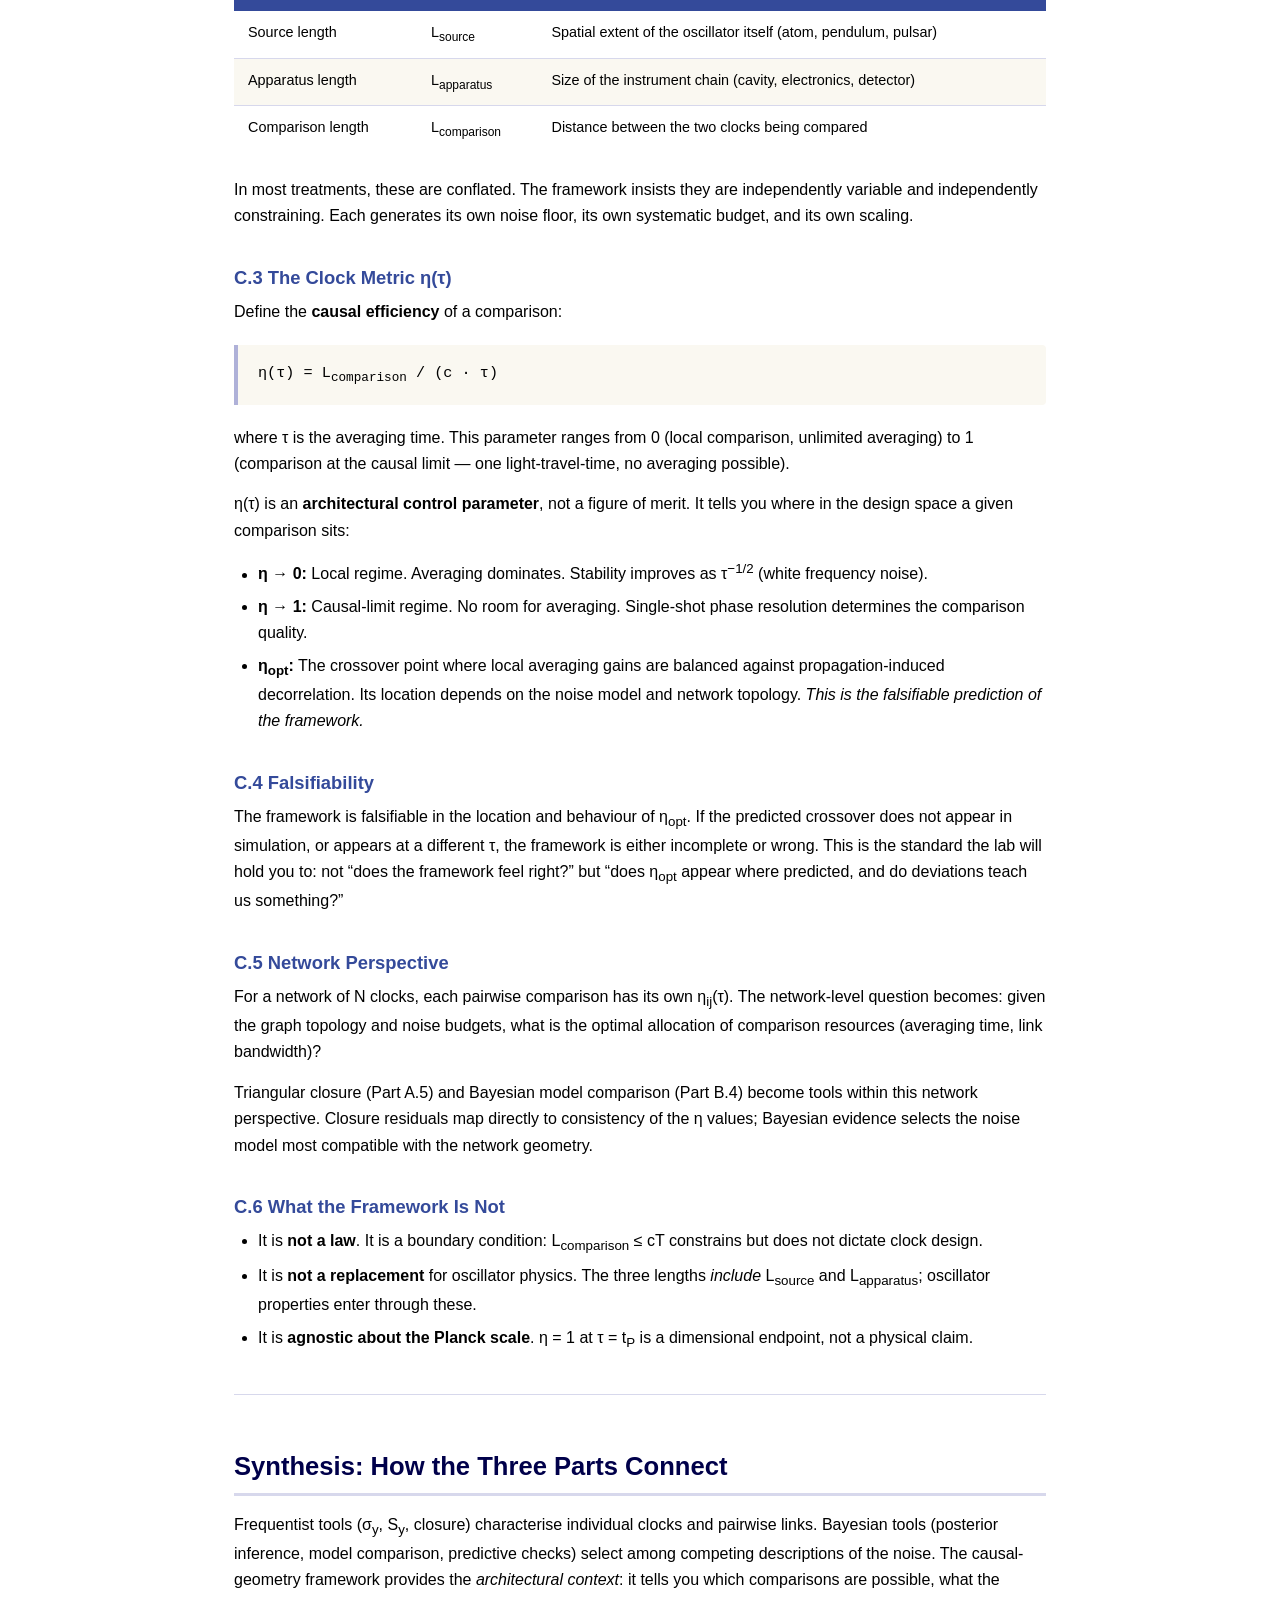
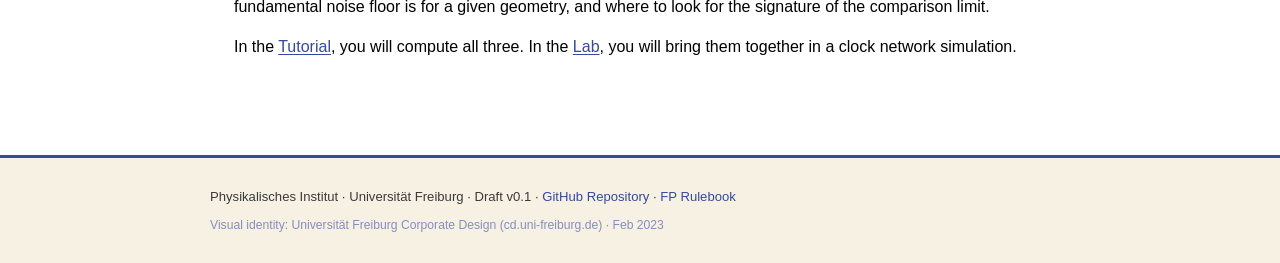
==== commit 987efa01: "Add files via upload" ====
--- a/framework.html
+++ b/framework.html
@@ -1,5 +1,4 @@
 <!DOCTYPE html>
-
 <html lang="en">
 <head>
   <meta charset="UTF-8">
@@ -26,7 +25,6 @@
 <div class="callout callout-note"><strong>Reading order:</strong> Work through Parts A and B first; they supply the statistical vocabulary. Part C then reframes everything as boundary conditions on comparison geometry. The <a href="tutorial.html">Tutorial</a> translates each concept into concrete computations.</div>
 
 <!-- ─────────────── PART A ─────────────── -->
-
 <div class="part-divider" id="frequentist">
 <h2>Part A: Frequentist Foundations</h2>
 <p>Classical stability analysis &mdash; the language of frequency metrology</p>
@@ -80,7 +78,6 @@
 <p>Triangular closure provides a powerful self-consistency check that requires no external reference. Residual closure violations indicate unmodelled systematic effects or transmission noise. In a network of N clocks, the number of independent closure constraints grows as (N&minus;1)(N&minus;2)/2, rapidly over-constraining the system.</p>
 
 <!-- ─────────────── PART B ─────────────── -->
-
 <div class="part-divider" id="bayesian">
 <h2>Part B: Bayesian Foundations</h2>
 <p>Inference under uncertainty &mdash; updating knowledge as data arrive</p>
@@ -114,7 +111,6 @@
 <p>Generate synthetic datasets from the fitted posterior and compare their statistical properties (Allan deviation slopes, closure residuals) to the observed data. If the posterior predictive distribution does not contain the observations, the model is falsified &mdash; regardless of how good the fit appeared.</p>
 
 <!-- ─────────────── PART C ─────────────── -->
-
 <div class="part-divider" id="causal-geometry">
 <h2>Part C: The Causal-Geometry Clock Framework</h2>
 <p>Unifying clocks through comparison geometry, not oscillator physics</p>
@@ -179,4 +175,4 @@
   </div>
 </footer>
 </body>
-</html>
+</html>
--- a/style.css
+++ b/style.css
@@ -1,171 +1,171 @@
 /* ═══════════════════════════════════════════════════════════════
-UFR Corporate Design Stylesheet — Clock Networks Lab
-Based on: cd.uni-freiburg.de (introduced Feb 2023, Moniteurs)
-
-Typography:  “Social” (licensed) / “Arial” (everyday fallback)
-All text: left-aligned ragged-right (Flattersatz)
-Scale: 100% base | 150% intro | 200% sub | 400% headline
-
-Colour canon:
-Haupt:     Blau #344A9A | Schwarz #000000 | Weiß #FFFFFF
-Dunkelblau:#00004A
-Blau steps:100% #344A9A | 80% #5D6BAD | 60% #868DC2
-40% #AFB1D8 | 20% #D7D8EC
-Sand:      100% #F6F1E3 | 50% #FAF8F1
-Zusatz:    Grün #00A082 | Braun #8F6B30 | Gelb #FFE863 | Rosa #F5C2ED
-
-Contrast: min 4.5:1
-Layout:   Quadrant Grid — adaptive, left-aligned, generous whitespace
-═══════════════════════════════════════════════════════════════ */
+   UFR Corporate Design Stylesheet — Clock Networks Lab
+   Based on: cd.uni-freiburg.de (introduced Feb 2023, Moniteurs)
+
+   Typography:  "Social" (licensed) / "Arial" (everyday fallback)
+                All text: left-aligned ragged-right (Flattersatz)
+                Scale: 100% base | 150% intro | 200% sub | 400% headline
+
+   Colour canon:
+     Haupt:     Blau #344A9A | Schwarz #000000 | Weiß #FFFFFF
+     Dunkelblau:#00004A
+     Blau steps:100% #344A9A | 80% #5D6BAD | 60% #868DC2
+                40% #AFB1D8 | 20% #D7D8EC
+     Sand:      100% #F6F1E3 | 50% #FAF8F1
+     Zusatz:    Grün #00A082 | Braun #8F6B30 | Gelb #FFE863 | Rosa #F5C2ED
+
+   Contrast: min 4.5:1
+   Layout:   Quadrant Grid — adaptive, left-aligned, generous whitespace
+   ═══════════════════════════════════════════════════════════════ */
 
 :root {
-–ufr-blau:        #344A9A;
-–ufr-schwarz:     #000000;
-–ufr-weiss:       #FFFFFF;
-–ufr-blau-80:     #5D6BAD;
-–ufr-blau-60:     #868DC2;
-–ufr-blau-40:     #AFB1D8;
-–ufr-blau-20:     #D7D8EC;
-–ufr-dunkelblau:  #00004A;
-–ufr-sand-100:    #F6F1E3;
-–ufr-sand-50:     #FAF8F1;
-–ufr-gruen:       #00A082;
-–ufr-braun:       #8F6B30;
-–ufr-gelb:        #FFE863;
-–ufr-rosa:        #F5C2ED;
-
-–color-primary:       var(–ufr-blau);
-–color-primary-dark:  var(–ufr-dunkelblau);
-–color-bg:            var(–ufr-weiss);
-–color-bg-warm:       var(–ufr-sand-50);
-–color-bg-accent:     var(–ufr-sand-100);
-–color-text:          var(–ufr-schwarz);
-–color-text-secondary:#3a3a3a;
-–color-border:        var(–ufr-blau-20);
-–color-danger:        #9b1b30;
-–color-danger-bg:     #fdf0f0;
-–color-warning:       var(–ufr-braun);
-–color-warning-bg:    #fdf6ee;
-
-–font-body:     Arial, “Helvetica Neue”, Helvetica, sans-serif;
-–font-display:  Arial, “Helvetica Neue”, Helvetica, sans-serif;
-–font-mono:     “SFMono-Regular”, Consolas, “Liberation Mono”, Menlo, monospace;
-
-–fs-base:       1rem;
-–fs-intro:      1.5rem;
-–fs-sub:        2rem;
-–fs-headline:   2.5rem;
-–nav-height:    52px;
-–content-max:   860px;
-–grid-gap:      24px;
+  --ufr-blau:        #344A9A;
+  --ufr-schwarz:     #000000;
+  --ufr-weiss:       #FFFFFF;
+  --ufr-blau-80:     #5D6BAD;
+  --ufr-blau-60:     #868DC2;
+  --ufr-blau-40:     #AFB1D8;
+  --ufr-blau-20:     #D7D8EC;
+  --ufr-dunkelblau:  #00004A;
+  --ufr-sand-100:    #F6F1E3;
+  --ufr-sand-50:     #FAF8F1;
+  --ufr-gruen:       #00A082;
+  --ufr-braun:       #8F6B30;
+  --ufr-gelb:        #FFE863;
+  --ufr-rosa:        #F5C2ED;
+
+  --color-primary:       var(--ufr-blau);
+  --color-primary-dark:  var(--ufr-dunkelblau);
+  --color-bg:            var(--ufr-weiss);
+  --color-bg-warm:       var(--ufr-sand-50);
+  --color-bg-accent:     var(--ufr-sand-100);
+  --color-text:          var(--ufr-schwarz);
+  --color-text-secondary:#3a3a3a;
+  --color-border:        var(--ufr-blau-20);
+  --color-danger:        #9b1b30;
+  --color-danger-bg:     #fdf0f0;
+  --color-warning:       var(--ufr-braun);
+  --color-warning-bg:    #fdf6ee;
+
+  --font-body:     Arial, "Helvetica Neue", Helvetica, sans-serif;
+  --font-display:  Arial, "Helvetica Neue", Helvetica, sans-serif;
+  --font-mono:     "SFMono-Regular", Consolas, "Liberation Mono", Menlo, monospace;
+
+  --fs-base:       1rem;
+  --fs-intro:      1.5rem;
+  --fs-sub:        2rem;
+  --fs-headline:   2.5rem;
+  --nav-height:    52px;
+  --content-max:   860px;
+  --grid-gap:      24px;
 }
 
 *, *::before, *::after { box-sizing: border-box; margin: 0; padding: 0; }
-html { scroll-behavior: smooth; scroll-padding-top: calc(var(–nav-height) + 24px); }
+html { scroll-behavior: smooth; scroll-padding-top: calc(var(--nav-height) + 24px); }
 
 body {
-font-family: var(–font-body);
-font-size: var(–fs-base);
-line-height: 1.65;
-color: var(–color-text);
-background: var(–color-bg);
-text-align: left;
+  font-family: var(--font-body);
+  font-size: var(--fs-base);
+  line-height: 1.65;
+  color: var(--color-text);
+  background: var(--color-bg);
+  text-align: left;
 }
 
 /* ── Navigation ── */
 nav {
-position: sticky; top: 0; z-index: 100;
-background: var(–color-primary); color: var(–ufr-weiss);
-height: var(–nav-height); display: flex; align-items: center;
-padding: 0 var(–grid-gap);
-box-shadow: 0 1px 4px rgba(0,0,0,0.12);
+  position: sticky; top: 0; z-index: 100;
+  background: var(--color-primary); color: var(--ufr-weiss);
+  height: var(--nav-height); display: flex; align-items: center;
+  padding: 0 var(--grid-gap);
+  box-shadow: 0 1px 4px rgba(0,0,0,0.12);
 }
 nav .nav-brand {
-font-family: var(–font-display); font-size: 1.05rem; font-weight: 700;
-white-space: nowrap; margin-right: 28px;
-text-decoration: none; color: var(–ufr-weiss);
+  font-family: var(--font-display); font-size: 1.05rem; font-weight: 700;
+  white-space: nowrap; margin-right: 28px;
+  text-decoration: none; color: var(--ufr-weiss);
 }
 nav .nav-links { display: flex; gap: 4px; overflow-x: auto; }
 nav .nav-links a {
-color: rgba(255,255,255,0.78); text-decoration: none;
-font-size: 0.85rem; padding: 6px 12px; border-radius: 3px;
-white-space: nowrap; transition: background 0.15s, color 0.15s;
+  color: rgba(255,255,255,0.78); text-decoration: none;
+  font-size: 0.85rem; padding: 6px 12px; border-radius: 3px;
+  white-space: nowrap; transition: background 0.15s, color 0.15s;
 }
 nav .nav-links a:hover, nav .nav-links a.active {
-background: rgba(255,255,255,0.15); color: var(–ufr-weiss);
+  background: rgba(255,255,255,0.15); color: var(--ufr-weiss);
 }
 
 /* ── Hero ── */
 .hero {
-background: linear-gradient(135deg, var(–color-primary-dark) 0%, var(–color-primary) 100%);
-color: var(–ufr-weiss); padding: 72px var(–grid-gap) 52px; text-align: left;
-}
-.hero-inner { max-width: var(–content-max); margin: 0 auto; }
+  background: linear-gradient(135deg, var(--color-primary-dark) 0%, var(--color-primary) 100%);
+  color: var(--ufr-weiss); padding: 72px var(--grid-gap) 52px; text-align: left;
+}
+.hero-inner { max-width: var(--content-max); margin: 0 auto; }
 .hero h1 {
-font-family: var(–font-display);
-font-size: clamp(1.8rem, 4vw, var(–fs-headline));
-font-weight: 700; line-height: 1.15;
+  font-family: var(--font-display);
+  font-size: clamp(1.8rem, 4vw, var(--fs-headline));
+  font-weight: 700; line-height: 1.15;
 }
 .hero .subtitle {
-font-size: var(–fs-intro); font-weight: 400; opacity: 0.88;
-margin-top: 8px; line-height: 1.35;
+  font-size: var(--fs-intro); font-weight: 400; opacity: 0.88;
+  margin-top: 8px; line-height: 1.35;
 }
 .hero .meta { font-size: 0.92rem; opacity: 0.68; margin-top: 16px; }
 .hero .draft-badge {
-display: inline-block; margin-top: 20px; padding: 5px 16px;
-border: 1px solid rgba(255,255,255,0.3); border-radius: 2px;
-font-size: 0.75rem; font-weight: 700; letter-spacing: 0.08em;
-text-transform: uppercase; opacity: 0.7;
+  display: inline-block; margin-top: 20px; padding: 5px 16px;
+  border: 1px solid rgba(255,255,255,0.3); border-radius: 2px;
+  font-size: 0.75rem; font-weight: 700; letter-spacing: 0.08em;
+  text-transform: uppercase; opacity: 0.7;
 }
 
 /* ── Container ── */
-.container { max-width: var(–content-max); margin: 0 auto; padding: 40px var(–grid-gap) 80px; }
+.container { max-width: var(--content-max); margin: 0 auto; padding: 40px var(--grid-gap) 80px; }
 
 /* ── Typography ── */
 h1, h2, h3, h4 {
-font-family: var(–font-display); color: var(–color-primary-dark);
-line-height: 1.25; text-align: left;
+  font-family: var(--font-display); color: var(--color-primary-dark);
+  line-height: 1.25; text-align: left;
 }
 h2 {
-font-size: clamp(1.35rem, 2.5vw, 1.6rem); font-weight: 700;
-margin-top: 56px; margin-bottom: 16px; padding-bottom: 10px;
-border-bottom: 3px solid var(–ufr-blau-20);
-}
-h3 { font-size: 1.15rem; font-weight: 700; margin-top: 36px; margin-bottom: 10px; color: var(–color-primary); }
+  font-size: clamp(1.35rem, 2.5vw, 1.6rem); font-weight: 700;
+  margin-top: 56px; margin-bottom: 16px; padding-bottom: 10px;
+  border-bottom: 3px solid var(--ufr-blau-20);
+}
+h3 { font-size: 1.15rem; font-weight: 700; margin-top: 36px; margin-bottom: 10px; color: var(--color-primary); }
 h4 { font-size: 1rem; font-weight: 700; margin-top: 24px; margin-bottom: 8px; }
 p { margin-bottom: 14px; }
 strong { font-weight: 700; }
-a { color: var(–color-primary); text-decoration: underline; text-underline-offset: 2px; }
-a:hover { color: var(–color-primary-dark); }
+a { color: var(--color-primary); text-decoration: underline; text-underline-offset: 2px; }
+a:hover { color: var(--color-primary-dark); }
 
 /* ── Part dividers ── */
 .part-divider {
-margin-top: 64px; margin-bottom: 24px; padding: 20px 24px;
-background: var(–color-bg-accent); border-left: 4px solid var(–color-primary);
-border-radius: 0 4px 4px 0;
+  margin-top: 64px; margin-bottom: 24px; padding: 20px 24px;
+  background: var(--color-bg-accent); border-left: 4px solid var(--color-primary);
+  border-radius: 0 4px 4px 0;
 }
 .part-divider h2 { margin: 0 0 4px; padding: 0; border: none; font-size: 1.4rem; }
-.part-divider p { margin: 0; font-size: 0.92rem; color: var(–color-text-secondary); font-style: italic; }
+.part-divider p { margin: 0; font-size: 0.92rem; color: var(--color-text-secondary); font-style: italic; }
 
 /* ── Tables ── */
 table { width: 100%; border-collapse: collapse; margin: 16px 0 24px; font-size: 0.9rem; }
 thead th {
-background: var(–color-primary); color: var(–ufr-weiss); font-weight: 700;
-text-align: left; padding: 10px 14px; font-size: 0.84rem;
+  background: var(--color-primary); color: var(--ufr-weiss); font-weight: 700;
+  text-align: left; padding: 10px 14px; font-size: 0.84rem;
 }
 thead th:first-child { border-radius: 3px 0 0 0; }
 thead th:last-child  { border-radius: 0 3px 0 0; }
-tbody td { padding: 10px 14px; border-bottom: 1px solid var(–color-border); vertical-align: top; }
+tbody td { padding: 10px 14px; border-bottom: 1px solid var(--color-border); vertical-align: top; }
 tbody tr:last-child td { border-bottom: none; }
-tbody tr:nth-child(even) { background: var(–color-bg-warm); }
+tbody tr:nth-child(even) { background: var(--color-bg-warm); }
 
 /* ── Callouts ── */
 .callout { padding: 16px 20px; border-radius: 3px; margin: 20px 0; font-size: 0.92rem; line-height: 1.6; }
-.callout-warning { background: var(–color-warning-bg); border-left: 4px solid var(–color-warning); }
-.callout-warning strong { color: var(–color-warning); }
-.callout-danger { background: var(–color-danger-bg); border-left: 4px solid var(–color-danger); }
-.callout-danger strong { color: var(–color-danger); }
-.callout-note { background: var(–ufr-blau-20); border-left: 4px solid var(–ufr-blau-60); }
+.callout-warning { background: var(--color-warning-bg); border-left: 4px solid var(--color-warning); }
+.callout-warning strong { color: var(--color-warning); }
+.callout-danger { background: var(--color-danger-bg); border-left: 4px solid var(--color-danger); }
+.callout-danger strong { color: var(--color-danger); }
+.callout-note { background: var(--ufr-blau-20); border-left: 4px solid var(--ufr-blau-60); }
 
 /* ── Lists ── */
 ul, ol { margin: 8px 0 16px 24px; }
@@ -174,72 +174,72 @@
 
 /* ── Step badges ── */
 .step-badge {
-display: inline-block; background: var(–color-primary); color: var(–ufr-weiss);
-font-size: 0.75rem; font-weight: 700; padding: 2px 10px; border-radius: 2px;
-margin-right: 8px; vertical-align: middle;
+  display: inline-block; background: var(--color-primary); color: var(--ufr-weiss);
+  font-size: 0.75rem; font-weight: 700; padding: 2px 10px; border-radius: 2px;
+  margin-right: 8px; vertical-align: middle;
 }
 
 /* ── Code ── */
 code {
-font-family: var(–font-mono); font-size: 0.88em;
-background: var(–ufr-blau-20); padding: 2px 6px; border-radius: 3px;
+  font-family: var(--font-mono); font-size: 0.88em;
+  background: var(--ufr-blau-20); padding: 2px 6px; border-radius: 3px;
 }
 pre {
-background: var(–color-primary-dark); color: var(–ufr-blau-20);
-padding: 20px 24px; border-radius: 4px; overflow-x: auto;
-font-family: var(–font-mono); font-size: 0.85rem; line-height: 1.55;
-margin: 16px 0 24px;
+  background: var(--color-primary-dark); color: var(--ufr-blau-20);
+  padding: 20px 24px; border-radius: 4px; overflow-x: auto;
+  font-family: var(--font-mono); font-size: 0.85rem; line-height: 1.55;
+  margin: 16px 0 24px;
 }
 pre code { background: none; padding: 0; color: inherit; }
 
 /* ── Math blocks ── */
 .math-block {
-background: var(–color-bg-warm); border-left: 4px solid var(–ufr-blau-40);
-padding: 16px 20px; margin: 20px 0; border-radius: 0 4px 4px 0;
-font-family: var(–font-mono); font-size: 0.95rem; line-height: 1.7;
-overflow-x: auto;
+  background: var(--color-bg-warm); border-left: 4px solid var(--ufr-blau-40);
+  padding: 16px 20px; margin: 20px 0; border-radius: 0 4px 4px 0;
+  font-family: var(--font-mono); font-size: 0.95rem; line-height: 1.7;
+  overflow-x: auto;
 }
 
 /* ── Card grid (for index page) ── */
 .card-grid { display: grid; grid-template-columns: repeat(auto-fit, minmax(240px, 1fr)); gap: 16px; margin: 24px 0; }
 .card {
-background: var(–color-bg-warm); border: 1px solid var(–color-border);
-border-radius: 4px; padding: 20px; text-decoration: none; color: var(–color-text);
-transition: border-color 0.15s, box-shadow 0.15s;
-}
-.card:hover { border-color: var(–color-primary); box-shadow: 0 2px 8px rgba(52,74,154,0.12); }
+  background: var(--color-bg-warm); border: 1px solid var(--color-border);
+  border-radius: 4px; padding: 20px; text-decoration: none; color: var(--color-text);
+  transition: border-color 0.15s, box-shadow 0.15s;
+}
+.card:hover { border-color: var(--color-primary); box-shadow: 0 2px 8px rgba(52,74,154,0.12); }
 .card h3 { margin-top: 0; font-size: 1.05rem; }
-.card p { font-size: 0.88rem; color: var(–color-text-secondary); margin-bottom: 0; }
-
-hr { border: none; height: 1px; background: var(–color-border); margin: 40px 0; }
+.card p { font-size: 0.88rem; color: var(--color-text-secondary); margin-bottom: 0; }
+
+hr { border: none; height: 1px; background: var(--color-border); margin: 40px 0; }
 
 /* ── Footer ── */
 footer {
-background: var(–color-bg-accent); text-align: left;
-padding: 28px var(–grid-gap); font-size: 0.82rem; color: var(–color-text-secondary);
-border-top: 3px solid var(–color-primary);
-}
-footer .footer-inner { max-width: var(–content-max); margin: 0 auto; }
-footer a { color: var(–color-primary); text-decoration: none; }
+  background: var(--color-bg-accent); text-align: left;
+  padding: 28px var(--grid-gap); font-size: 0.82rem; color: var(--color-text-secondary);
+  border-top: 3px solid var(--color-primary);
+}
+footer .footer-inner { max-width: var(--content-max); margin: 0 auto; }
+footer a { color: var(--color-primary); text-decoration: none; }
 footer a:hover { text-decoration: underline; }
-footer .footer-cd-note { margin-top: 8px; font-size: 0.76rem; color: var(–ufr-blau-60); }
+footer .footer-cd-note { margin-top: 8px; font-size: 0.76rem; color: var(--ufr-blau-60); }
 
 /* ── Responsive ── */
 @media (max-width: 640px) {
-nav { padding: 0 12px; }
-nav .nav-brand { font-size: 0.92rem; margin-right: 12px; }
-nav .nav-links a { font-size: 0.78rem; padding: 5px 8px; }
-.hero { padding: 40px 16px 32px; }
-.hero .subtitle { font-size: 1.15rem; }
-.container { padding: 24px 16px 60px; }
-table { font-size: 0.82rem; }
-thead th, tbody td { padding: 8px 10px; }
-.card-grid { grid-template-columns: 1fr; }
+  nav { padding: 0 12px; }
+  nav .nav-brand { font-size: 0.92rem; margin-right: 12px; }
+  nav .nav-links a { font-size: 0.78rem; padding: 5px 8px; }
+  .hero { padding: 40px 16px 32px; }
+  .hero .subtitle { font-size: 1.15rem; }
+  .container { padding: 24px 16px 60px; }
+  table { font-size: 0.82rem; }
+  thead th, tbody td { padding: 8px 10px; }
+  .card-grid { grid-template-columns: 1fr; }
 }
 
 @media print {
-nav, .hero .draft-badge { display: none; }
-.hero { background: none !important; color: var(–color-text); padding: 24px 0; }
-.container { max-width: 100%; }
-.callout, table { break-inside: avoid; }
-}
+  nav, .hero .draft-badge { display: none; }
+  .hero { background: none !important; color: var(--color-text); padding: 24px 0; }
+  .container { max-width: 100%; }
+  .callout, table { break-inside: avoid; }
+}
